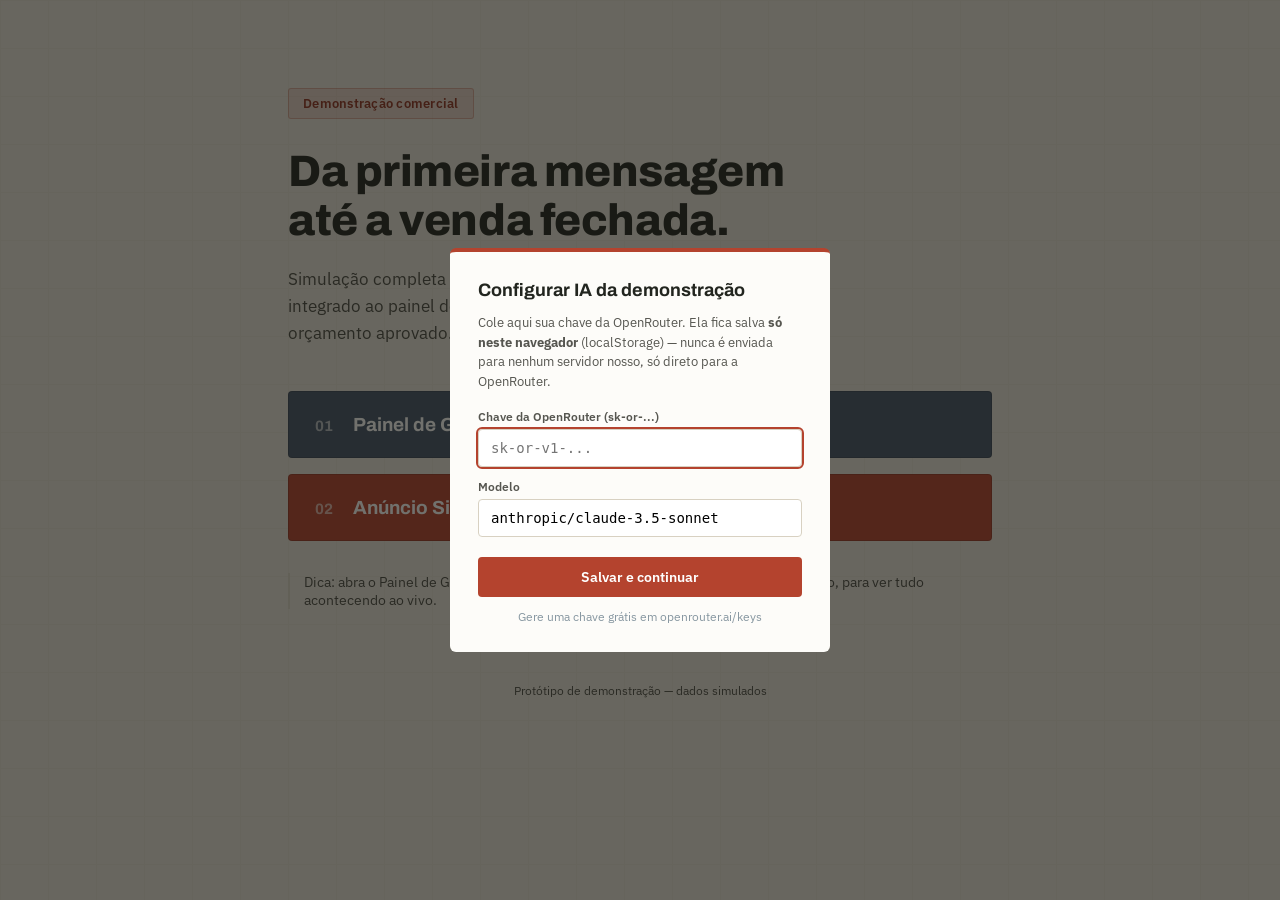
==== index.html @ ba406550 "Add files via upload" ====
<!DOCTYPE html>
<html lang="pt-BR">
<head>
<meta charset="UTF-8" />
<meta name="viewport" content="width=device-width, initial-scale=1.0" />
<title>Fluxo Comercial — Demonstração</title>
<link rel="preconnect" href="https://fonts.googleapis.com">
<link href="https://fonts.googleapis.com/css2?family=Archivo:wght@600;700;800&family=IBM+Plex+Sans:wght@400;500;600&display=swap" rel="stylesheet">
<link rel="stylesheet" href="style.css">
<link rel="stylesheet" href="apikey-modal.css">
</head>
<body>

<div class="grid-overlay"></div>

<main class="hero">
  <div class="hero-tag">Demonstração comercial</div>
  <h1 class="hero-title">Da primeira mensagem<br>até a venda fechada.</h1>
  <p class="hero-sub">Simulação completa do fluxo de atendimento via WhatsApp com IA, integrado ao painel de gestão do lojista — do clique no anúncio até o orçamento aprovado.</p>

  <div class="hero-actions">
    <a href="painel.html" class="plaque plaque-steel">
      <span class="plaque-num">01</span>
      <span class="plaque-label">Painel de Gestão</span>
      <span class="plaque-desc">Acompanhe o funil em tempo real</span>
    </a>

    <a href="anuncio.html" class="plaque plaque-rust">
      <span class="plaque-num">02</span>
      <span class="plaque-label">Anúncio Simulado</span>
      <span class="plaque-desc">Viva a jornada como um cliente final</span>
    </a>
  </div>

  <p class="hero-hint">Dica: abra o Painel de Gestão em uma aba e o Anúncio Simulado em outra, lado a lado, para ver tudo acontecendo ao vivo.</p>
</main>

<footer class="hero-footer">Protótipo de demonstração — dados simulados</footer>

<script src="config.js"></script>
<script src="apikey.js"></script>
<script src="funnel-store.js"></script>
<script>
  FunnelStore.recordEvent("site_visit", {});
  // Pede a chave da IA logo na entrada, pra já estar pronta quando
  // o Junior clicar em "Anúncio Simulado".
  PillarisKey.ensure(function () {});
</script>

</body>
</html>
---- style.css ----
:root {
  --sand: #e7e2d8;
  --sand-dark: #d8d1c2;
  --ink: #22251f;
  --ink-soft: #4a4a42;
  --rust: #b4432e;
  --rust-dark: #8f3423;
  --yellow: #e8a93b;
  --steel: #445366;
  --steel-dark: #333f4d;
  --green: #3e6b4f;
  --white: #fdfcf9;
}

* { box-sizing: border-box; }

html, body {
  margin: 0;
  padding: 0;
  background: var(--sand);
  color: var(--ink);
  font-family: "IBM Plex Sans", sans-serif;
  min-height: 100vh;
}

.grid-overlay {
  position: fixed;
  inset: 0;
  pointer-events: none;
  background-image:
    linear-gradient(var(--sand-dark) 1px, transparent 1px),
    linear-gradient(90deg, var(--sand-dark) 1px, transparent 1px);
  background-size: 48px 48px;
  opacity: 0.35;
  z-index: 0;
}

.hero {
  position: relative;
  z-index: 1;
  max-width: 760px;
  margin: 0 auto;
  padding: 88px 28px 40px;
}

.hero-tag {
  display: inline-block;
  font-family: "IBM Plex Sans", sans-serif;
  font-size: 13px;
  font-weight: 600;
  letter-spacing: 0.02em;
  color: var(--rust-dark);
  background: rgba(180, 67, 46, 0.12);
  border: 1px solid rgba(180, 67, 46, 0.3);
  padding: 6px 14px;
  border-radius: 3px;
  margin-bottom: 28px;
}

.hero-title {
  font-family: "Archivo", sans-serif;
  font-weight: 800;
  font-size: 44px;
  line-height: 1.12;
  margin: 0 0 20px;
  letter-spacing: -0.01em;
}

.hero-sub {
  font-size: 17px;
  line-height: 1.6;
  color: var(--ink-soft);
  max-width: 560px;
  margin: 0 0 44px;
}

.hero-actions {
  display: flex;
  flex-direction: column;
  gap: 16px;
  margin-bottom: 32px;
}

.plaque {
  display: flex;
  align-items: baseline;
  gap: 16px;
  padding: 22px 26px;
  border-radius: 4px;
  text-decoration: none;
  color: var(--white);
  position: relative;
  transition: transform 0.15s ease;
  border: 1px solid rgba(0,0,0,0.15);
}

.plaque:hover { transform: translateX(4px); }

.plaque-steel { background: var(--steel); }
.plaque-steel:hover { background: var(--steel-dark); }

.plaque-rust { background: var(--rust); }
.plaque-rust:hover { background: var(--rust-dark); }

.plaque-num {
  font-family: "Archivo", sans-serif;
  font-weight: 700;
  font-size: 15px;
  opacity: 0.6;
  min-width: 22px;
}

.plaque-label {
  font-family: "Archivo", sans-serif;
  font-weight: 700;
  font-size: 19px;
  flex: 0 0 auto;
}

.plaque-desc {
  font-size: 14px;
  opacity: 0.85;
  border-left: 1px solid rgba(255,255,255,0.3);
  padding-left: 16px;
  margin-left: 4px;
}

.hero-hint {
  font-size: 13.5px;
  color: var(--ink-soft);
  border-left: 2px solid var(--sand-dark);
  padding-left: 14px;
}

.hero-footer {
  position: relative;
  z-index: 1;
  text-align: center;
  font-size: 12px;
  color: var(--ink-soft);
  padding: 20px;
}

@media (max-width: 600px) {
  .hero-title { font-size: 32px; }
  .plaque { flex-direction: column; gap: 4px; align-items: flex-start; }
  .plaque-desc { border-left: none; padding-left: 0; margin-left: 0; }
}
---- apikey-modal.css ----
.pk-overlay {
  position: fixed;
  inset: 0;
  background: rgba(20, 20, 16, 0.6);
  display: flex;
  align-items: center;
  justify-content: center;
  z-index: 1000;
  padding: 20px;
}

.pk-modal {
  background: #fdfcf9;
  border-radius: 6px;
  padding: 28px;
  max-width: 380px;
  width: 100%;
  font-family: "IBM Plex Sans", -apple-system, sans-serif;
  border-top: 4px solid #b4432e;
}

.pk-modal-title {
  font-family: "Archivo", sans-serif;
  font-weight: 700;
  font-size: 18px;
  margin-bottom: 10px;
  color: #22251f;
}

.pk-modal-text {
  font-size: 13px;
  line-height: 1.5;
  color: #565650;
  margin-bottom: 18px;
}

.pk-label {
  display: block;
  font-size: 12px;
  font-weight: 600;
  color: #565650;
  margin-bottom: 5px;
  margin-top: 12px;
}

.pk-input {
  width: 100%;
  padding: 10px 12px;
  border-radius: 4px;
  border: 1px solid #d8d1c2;
  font-size: 14px;
  font-family: monospace;
  background: #fff;
}
.pk-input:focus { outline: 2px solid #b4432e; }
.pk-input-error { border-color: #b4432e; background: #fdf0ee; }

.pk-btn {
  width: 100%;
  margin-top: 20px;
  padding: 11px 0;
  background: #b4432e;
  color: #fff;
  border: none;
  border-radius: 4px;
  font-weight: 600;
  font-size: 14px;
  cursor: pointer;
  font-family: "IBM Plex Sans", sans-serif;
}
.pk-btn:hover { background: #8f3423; }

.pk-modal-hint {
  text-align: center;
  font-size: 11.5px;
  color: #8696a0;
  margin-top: 12px;
}
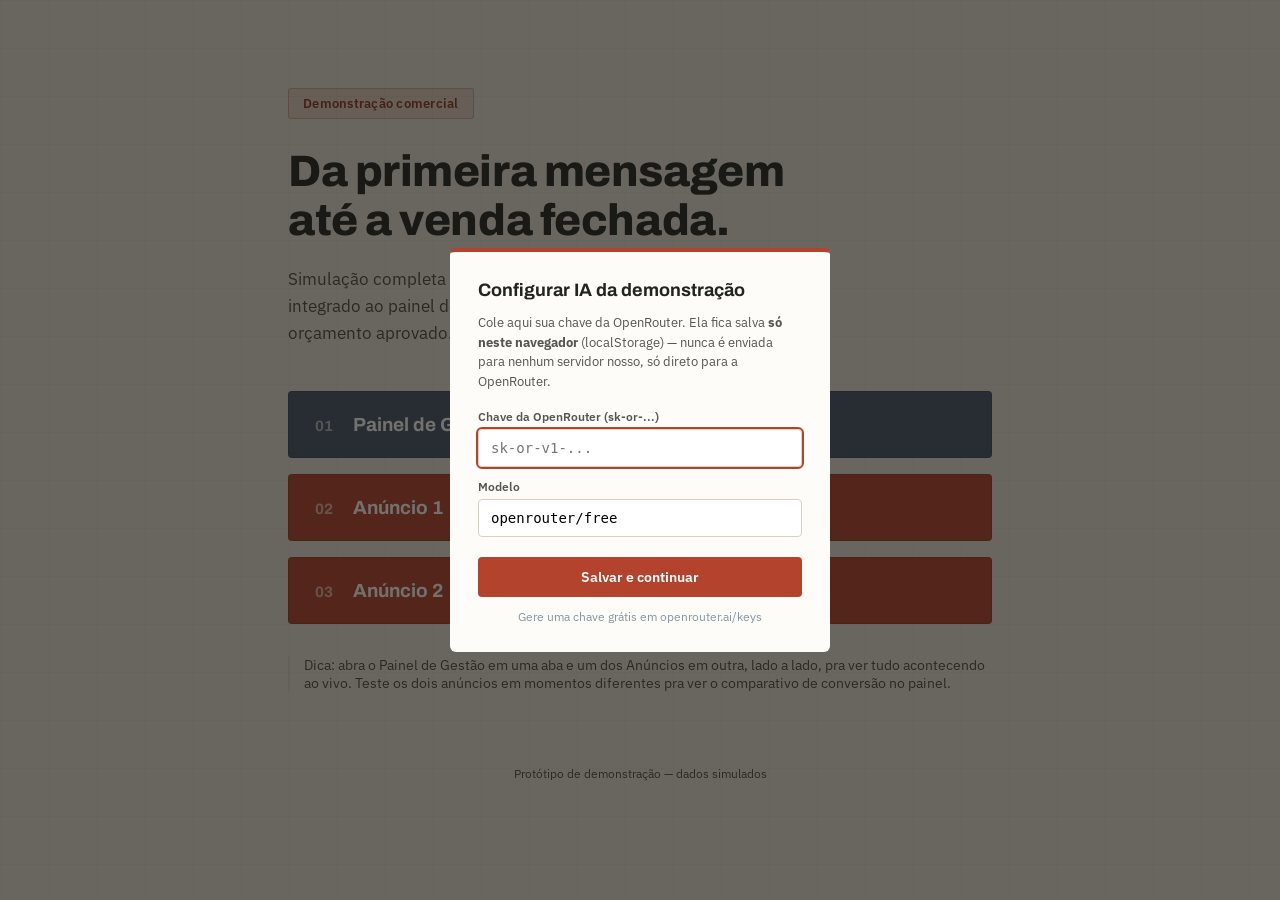
==== commit dd4f9637: "Add files via upload" ====
--- a/index.html
+++ b/index.html
@@ -25,14 +25,20 @@
       <span class="plaque-desc">Acompanhe o funil em tempo real</span>
     </a>
 
-    <a href="anuncio.html" class="plaque plaque-rust">
+    <a href="anuncio.html?ad=1" class="plaque plaque-rust">
       <span class="plaque-num">02</span>
-      <span class="plaque-label">Anúncio Simulado</span>
+      <span class="plaque-label">Anúncio 1</span>
       <span class="plaque-desc">Viva a jornada como um cliente final</span>
+    </a>
+
+    <a href="anuncio.html?ad=2" class="plaque plaque-rust">
+      <span class="plaque-num">03</span>
+      <span class="plaque-label">Anúncio 2</span>
+      <span class="plaque-desc">Mesma jornada, campanha diferente</span>
     </a>
   </div>
 
-  <p class="hero-hint">Dica: abra o Painel de Gestão em uma aba e o Anúncio Simulado em outra, lado a lado, para ver tudo acontecendo ao vivo.</p>
+  <p class="hero-hint">Dica: abra o Painel de Gestão em uma aba e um dos Anúncios em outra, lado a lado, pra ver tudo acontecendo ao vivo. Teste os dois anúncios em momentos diferentes pra ver o comparativo de conversão no painel.</p>
 </main>
 
 <footer class="hero-footer">Protótipo de demonstração — dados simulados</footer>
@@ -41,9 +47,10 @@
 <script src="apikey.js"></script>
 <script src="funnel-store.js"></script>
 <script>
+  FunnelStore.seedIfEmpty();
   FunnelStore.recordEvent("site_visit", {});
   // Pede a chave da IA logo na entrada, pra já estar pronta quando
-  // o Junior clicar em "Anúncio Simulado".
+  // o Junior clicar em algum anúncio.
   PillarisKey.ensure(function () {});
 </script>
 
